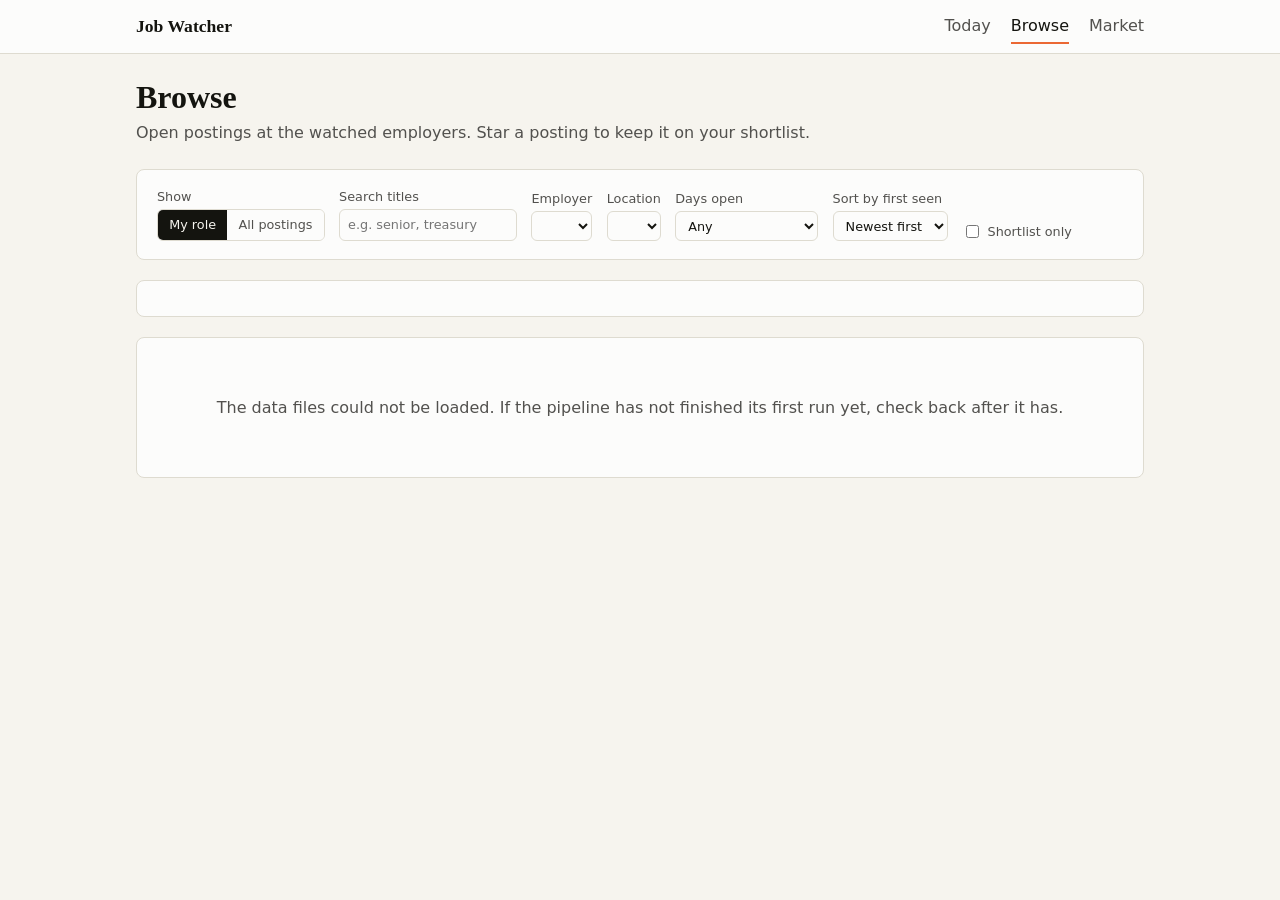
==== browse.html @ 09fbc18b "Add Today, Browse and Market pages Co-Authored-By: Claude Fable 5.2 <noreply@anthropic.com> Claude-S" ====
<!doctype html>
<html lang="en">
<head>
<meta charset="utf-8">
<meta name="viewport" content="width=device-width, initial-scale=1">
<title>Browse · Job Watcher</title>
<meta name="description" content="A daily watch on financial analyst and FP&amp;A openings.">
<meta name="theme-color" content="#14140f">
<link rel="manifest" href="manifest.webmanifest">
<link rel="icon" href="icons/icon-192.png">
<link rel="apple-touch-icon" href="icons/icon-192.png">
<link rel="stylesheet" href="style.css">
</head>
<body data-page="browse">
<main>
  <h1>Browse</h1>
  <p class="sub">Open postings at the watched employers. Star a posting to keep it on your shortlist.</p>
  <section class="card">
    <div class="filters">
      <label>Show
        <span class="switch" id="f-role" role="group" aria-label="Which postings">
          <button type="button" data-role="role" aria-pressed="true">My role</button>
          <button type="button" data-role="all" aria-pressed="false">All postings</button>
        </span>
      </label>
      <label>Search titles <input type="search" id="f-q" placeholder="e.g. senior, treasury"></label>
      <label>Employer <select id="f-employer"></select></label>
      <label>Location <select id="f-location"></select></label>
      <label>Days open
        <select id="f-days">
          <option value="">Any</option><option value="0-3">0 to 3 days</option><option value="4-7">4 to 7 days</option>
          <option value="8-14">8 to 14 days</option><option value="15+">15 days or more</option>
        </select>
      </label>
      <label>Sort by first seen
        <select id="f-sort"><option value="new">Newest first</option><option value="old">Oldest first</option></select>
      </label>
      <label style="display:flex;grid-auto-flow:column;align-items:center;gap:.35rem"><input type="checkbox" id="f-saved"> Shortlist only</label>
    </div>
  </section>
  <p class="muted small" id="count" aria-live="polite"></p>
  <section class="card" id="list"></section>
</main>
<script src="app.js"></script>
</body>
</html>
---- style.css ----
/* One set of fonts and colors for all three pages. */
:root {
  --page: #f6f4ee; --surface: #fcfcfb; --ink: #14140f; --ink-2: #52514e; --line: #dedbd0;
  --accent: #1c5cab; --series-1: #2a78d6; --series-2: #eb6834;
  --good: #0a7a0a; --bad: #c0302f; --star: #c98500;
  --serif: "Iowan Old Style", "Palatino Linotype", Palatino, Georgia, serif;
  --sans: system-ui, -apple-system, "Segoe UI", Roboto, Helvetica, Arial, sans-serif;
}
@media (prefers-color-scheme: dark) {
  :root {
    --page: #0f0f0e; --surface: #1a1a19; --ink: #f0efec; --ink-2: #c3c2b7; --line: #383835;
    --accent: #86b6ef; --series-1: #3987e5; --series-2: #d95926;
    --good: #3fbf3f; --bad: #e66767; --star: #eda100;
  }
}
* { box-sizing: border-box; }
body { margin: 0; background: var(--page); color: var(--ink); font: 16px/1.5 var(--sans); }
a { color: var(--accent); }
h1, h2, h3 { font-family: var(--serif); font-weight: 600; line-height: 1.2; text-wrap: balance; }
h1 { font-size: 2rem; margin: 0 0 .25rem; }
h2 { font-size: 1.35rem; margin: 0 0 .5rem; }
.sub { color: var(--ink-2); margin: 0 0 1.5rem; }
main { max-width: 1040px; margin: 0 auto; padding: 1.5rem 1rem 4rem; }

/* navigation bar (built by app.js on every page) */
.nav { background: var(--surface); border-bottom: 1px solid var(--line); position: sticky; top: 0; z-index: 5; }
.nav-in { max-width: 1040px; margin: 0 auto; padding: .6rem 1rem; display: flex; gap: 1.25rem; align-items: center; flex-wrap: wrap; }
.brand { font-family: var(--serif); font-weight: 700; font-size: 1.1rem; color: var(--ink); text-decoration: none; margin-right: auto; }
.nav a.tab { color: var(--ink-2); text-decoration: none; padding: .25rem 0; border-bottom: 2px solid transparent; }
.nav a.tab[aria-current="page"] { color: var(--ink); border-bottom-color: var(--series-2); }
.offline { display: none; font-size: .8rem; background: var(--series-2); color: #fff; padding: .1rem .5rem; border-radius: 99px; }
body.is-offline .offline { display: inline-block; }

.card { background: var(--surface); border: 1px solid var(--line); border-radius: 8px; padding: 1.1rem 1.25rem; margin-bottom: 1.25rem; }
.tiles { display: grid; grid-template-columns: repeat(auto-fit, minmax(170px, 1fr)); gap: .75rem; margin-bottom: 1.25rem; }
.tile { background: var(--surface); border: 1px solid var(--line); border-radius: 8px; padding: .9rem 1rem; }
.tile b { display: block; font: 600 2rem/1.1 var(--serif); font-variant-numeric: tabular-nums; }
.tile span { color: var(--ink-2); font-size: .9rem; }
.muted { color: var(--ink-2); }
.small { font-size: .875rem; }

table { border-collapse: collapse; width: 100%; font-size: .9rem; }
th, td { text-align: left; padding: .35rem .5rem; border-bottom: 1px solid var(--line); }
th { color: var(--ink-2); font-weight: 600; }
td.num, th.num { text-align: right; font-variant-numeric: tabular-nums; }
.ok { color: var(--good); font-weight: 600; } .fail { color: var(--bad); font-weight: 600; }
.sources { columns: 3 220px; column-gap: 1.5rem; list-style: none; padding: 0; margin: 0; font-size: .9rem; }
.sources li { break-inside: avoid; display: flex; gap: .5rem; padding: .15rem 0; }
.sources li span:nth-child(2) { margin-right: auto; }

/* posting lists */
.posts { list-style: none; margin: 0; padding: 0; }
.posts li { display: flex; gap: .75rem; align-items: baseline; padding: .55rem 0; border-bottom: 1px solid var(--line); }
.posts li:last-child { border-bottom: 0; }
.posts .what { flex: 1; min-width: 0; }
.posts .title { font-weight: 600; }
.posts .meta { color: var(--ink-2); font-size: .875rem; }
.posts .apply { white-space: nowrap; font-size: .9rem; }
.pill { font-size: .72rem; border: 1px solid var(--series-2); color: var(--ink); border-radius: 99px; padding: 0 .45rem; margin-left: .4rem; white-space: nowrap; }
.star { background: none; border: 0; font-size: 1.25rem; line-height: 1; cursor: pointer; color: var(--line); padding: 0 .1rem; }
.star[aria-pressed="true"] { color: var(--star); }
.star:focus-visible, button:focus-visible, select:focus-visible, input:focus-visible, a:focus-visible { outline: 2px solid var(--accent); outline-offset: 2px; }

/* filters */
.filters { display: flex; flex-wrap: wrap; gap: .6rem .9rem; align-items: end; }
.filters label { display: grid; gap: .15rem; font-size: .8rem; color: var(--ink-2); }
.filters select, .filters input[type=search] { font: inherit; padding: .35rem .5rem; border: 1px solid var(--line); border-radius: 6px; background: var(--surface); color: var(--ink); max-width: 15rem; }
.switch { display: inline-flex; border: 1px solid var(--line); border-radius: 6px; overflow: hidden; }
.switch button { font: inherit; border: 0; background: var(--surface); color: var(--ink-2); padding: .35rem .7rem; cursor: pointer; }
.switch button[aria-pressed="true"] { background: var(--ink); color: var(--page); }
.btn { font: inherit; border: 1px solid var(--line); background: var(--surface); color: var(--ink); border-radius: 6px; padding: .4rem .8rem; cursor: pointer; }

/* charts */
.chart { position: relative; margin-top: .75rem; }
.chart svg { display: block; width: 100%; height: auto; overflow: visible; }
.chart text { fill: var(--ink-2); font: 11px var(--sans); }
.chart .val { fill: var(--ink); font-variant-numeric: tabular-nums; }
.chart .grid { stroke: var(--line); stroke-width: 1; }
.chart .bar { transition: opacity .1s; }
.chart .hit { fill: transparent; }
.chart .hit:hover + .bar, .chart g:hover > .bar { opacity: .75; }
.chart-title { font-size: .85rem; font-weight: 600; color: var(--ink-2); margin: 1rem 0 0; }
.tip { position: absolute; pointer-events: none; background: var(--ink); color: var(--page); font-size: .8rem; padding: .25rem .5rem; border-radius: 4px; white-space: nowrap; transform: translate(-50%, -130%); display: none; z-index: 2; }
details.data { margin-top: .5rem; font-size: .85rem; }
details.data summary { cursor: pointer; color: var(--ink-2); }
.empty { color: var(--ink-2); padding: 1.5rem 0; text-align: center; }
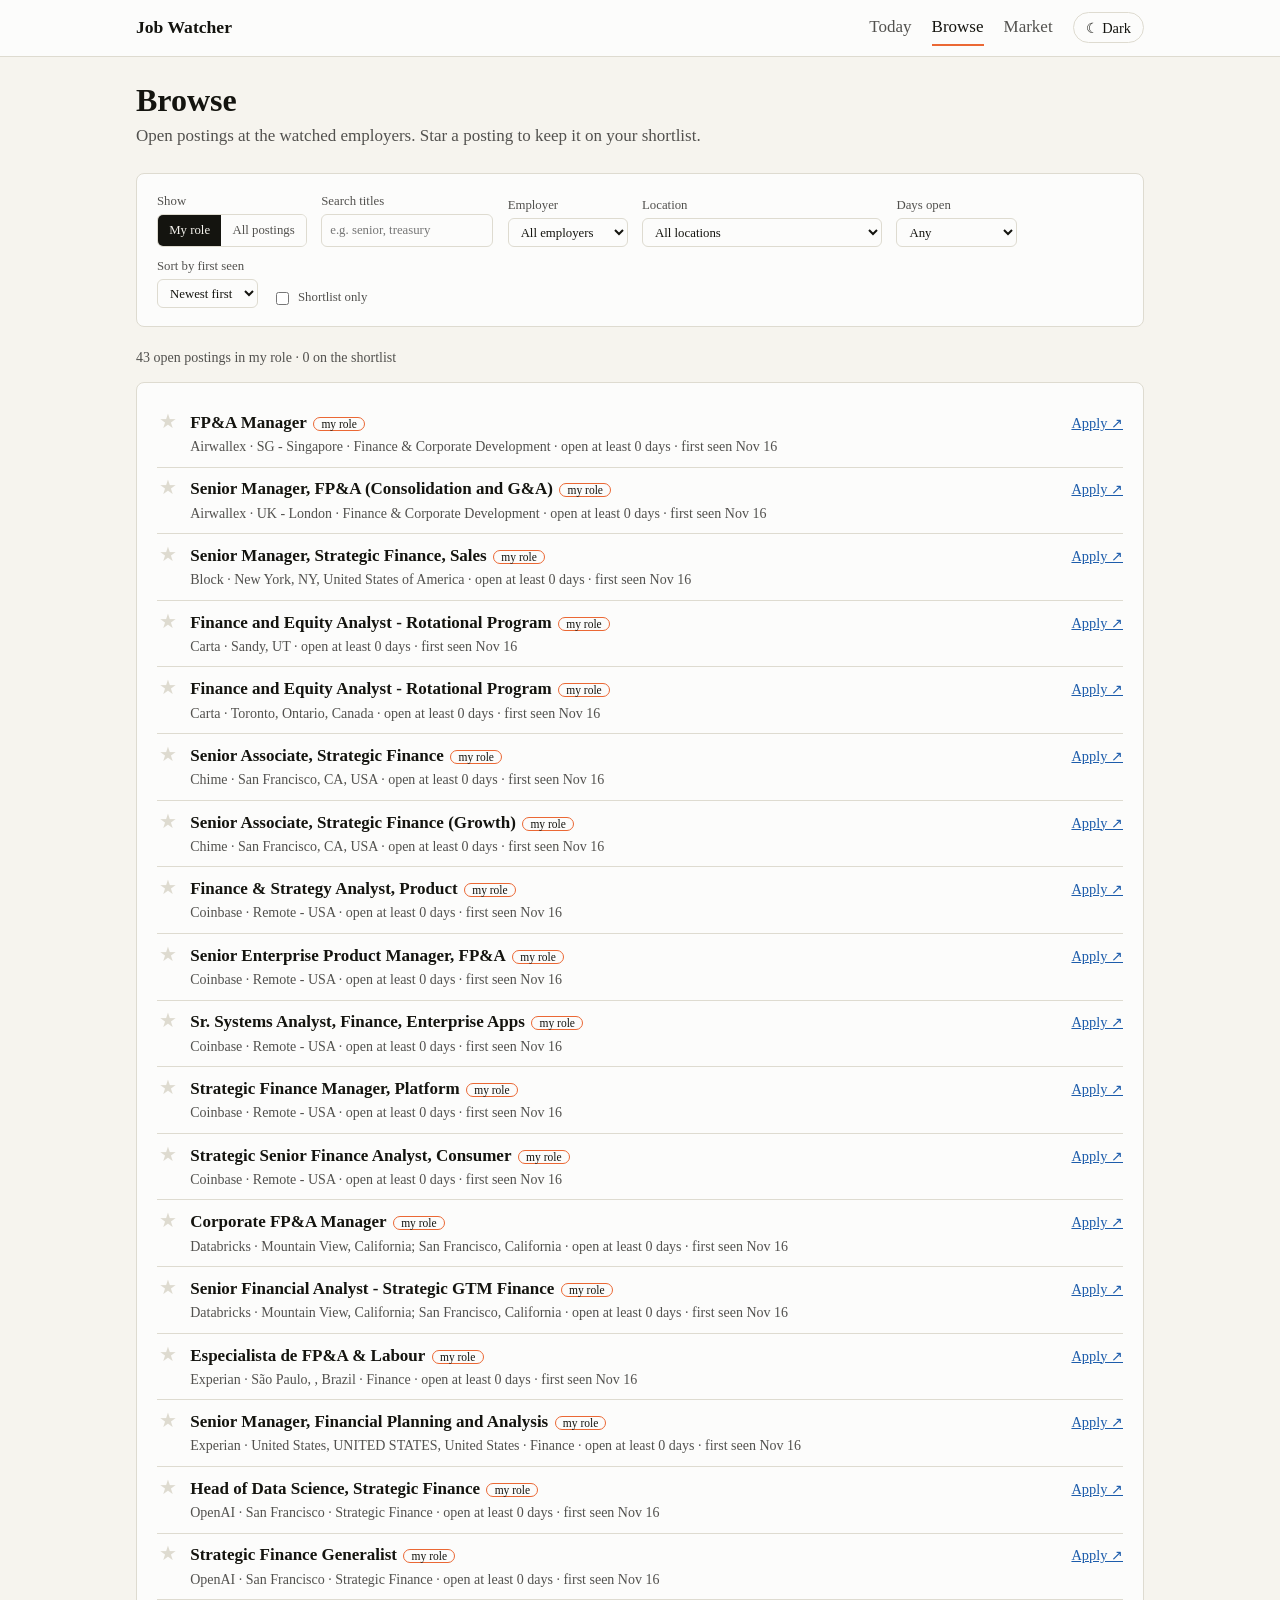
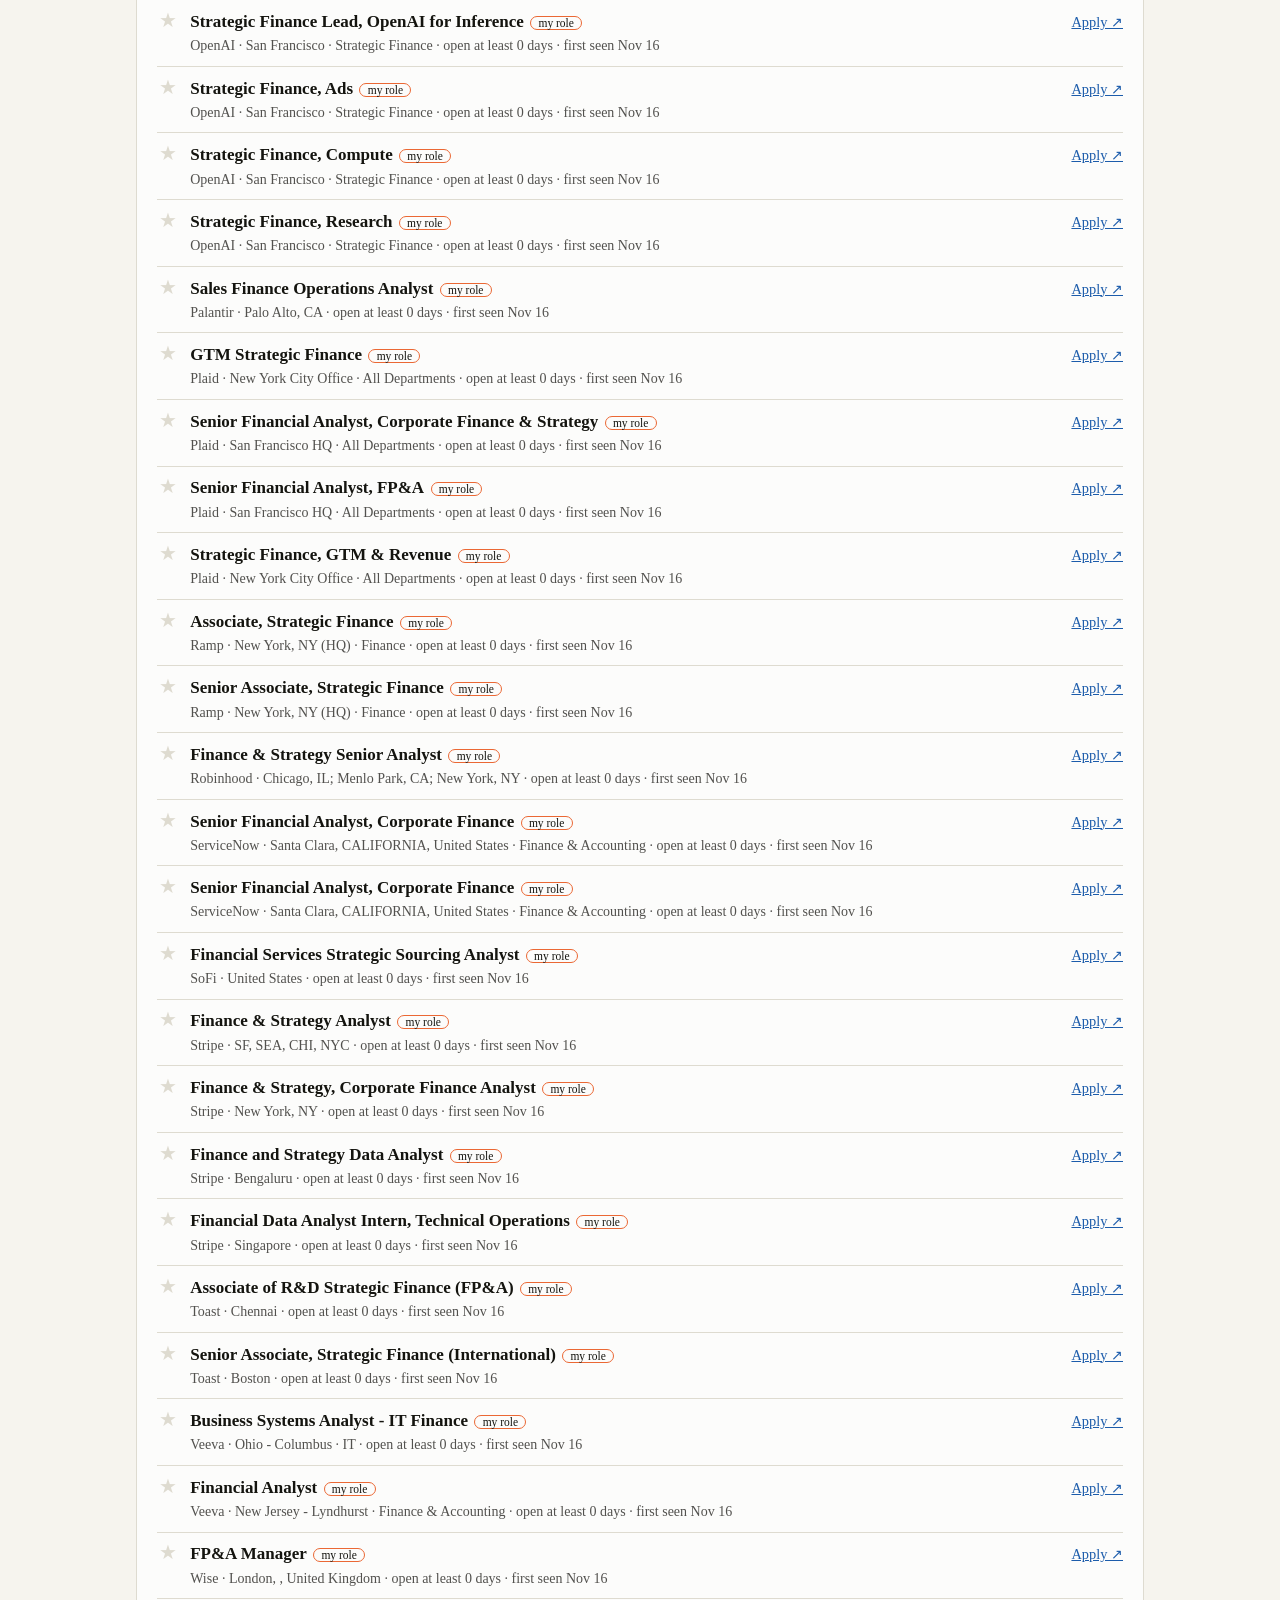
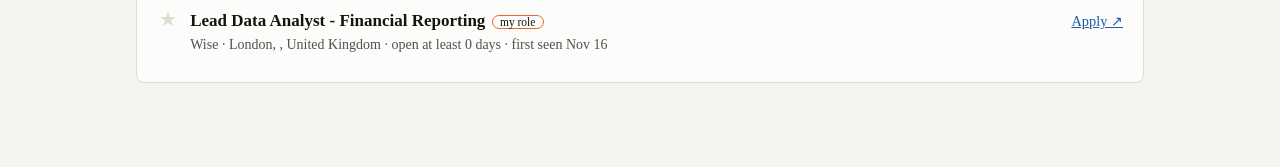
==== commit 6ee9d88c: "Add light/dark theme switch and serif fonts Co-Authored-By: Claude Fable 5.2 <noreply@anthropic.com>" ====
--- a/browse.html
+++ b/browse.html
@@ -10,6 +10,7 @@
 <link rel="icon" href="icons/icon-192.png">
 <link rel="apple-touch-icon" href="icons/icon-192.png">
 <link rel="stylesheet" href="style.css">
+<script>try { var t = localStorage.getItem("job-watcher-theme"); if (t) document.documentElement.dataset.theme = t; } catch (e) {}</script>
 </head>
 <body data-page="browse">
 <main>
--- a/style.css
+++ b/style.css
@@ -1,22 +1,32 @@
 /* One set of fonts and colors for all three pages. */
+/* Light theme (the default). */
 :root {
   --page: #f6f4ee; --surface: #fcfcfb; --ink: #14140f; --ink-2: #52514e; --line: #dedbd0;
   --accent: #1c5cab; --series-1: #2a78d6; --series-2: #eb6834;
   --good: #0a7a0a; --bad: #c0302f; --star: #c98500;
-  --serif: "Iowan Old Style", "Palatino Linotype", Palatino, Georgia, serif;
-  --sans: system-ui, -apple-system, "Segoe UI", Roboto, Helvetica, Arial, sans-serif;
+  --serif: Georgia, "Times New Roman", Times, serif;
+  color-scheme: light;
 }
+/* Dark theme: chosen with the button in the navigation bar ... */
+:root[data-theme="dark"] {
+  --page: #0f0f0e; --surface: #1a1a19; --ink: #f0efec; --ink-2: #c3c2b7; --line: #383835;
+  --accent: #86b6ef; --series-1: #3987e5; --series-2: #d95926;
+  --good: #3fbf3f; --bad: #e66767; --star: #eda100;
+  color-scheme: dark;
+}
+/* ... or taken from the device's setting until a choice has been made. */
 @media (prefers-color-scheme: dark) {
-  :root {
+  :root:not([data-theme="light"]) {
     --page: #0f0f0e; --surface: #1a1a19; --ink: #f0efec; --ink-2: #c3c2b7; --line: #383835;
     --accent: #86b6ef; --series-1: #3987e5; --series-2: #d95926;
     --good: #3fbf3f; --bad: #e66767; --star: #eda100;
+    color-scheme: dark;
   }
 }
 * { box-sizing: border-box; }
-body { margin: 0; background: var(--page); color: var(--ink); font: 16px/1.5 var(--sans); }
+body { margin: 0; background: var(--page); color: var(--ink); font: 17px/1.55 var(--serif); }
 a { color: var(--accent); }
-h1, h2, h3 { font-family: var(--serif); font-weight: 600; line-height: 1.2; text-wrap: balance; }
+h1, h2, h3 { font-family: var(--serif); font-weight: 700; line-height: 1.2; text-wrap: balance; }
 h1 { font-size: 2rem; margin: 0 0 .25rem; }
 h2 { font-size: 1.35rem; margin: 0 0 .5rem; }
 .sub { color: var(--ink-2); margin: 0 0 1.5rem; }
@@ -28,6 +38,7 @@
 .brand { font-family: var(--serif); font-weight: 700; font-size: 1.1rem; color: var(--ink); text-decoration: none; margin-right: auto; }
 .nav a.tab { color: var(--ink-2); text-decoration: none; padding: .25rem 0; border-bottom: 2px solid transparent; }
 .nav a.tab[aria-current="page"] { color: var(--ink); border-bottom-color: var(--series-2); }
+.theme { font: inherit; font-size: .9rem; border: 1px solid var(--line); background: var(--surface); color: var(--ink); border-radius: 99px; padding: .2rem .75rem; cursor: pointer; }
 .offline { display: none; font-size: .8rem; background: var(--series-2); color: #fff; padding: .1rem .5rem; border-radius: 99px; }
 body.is-offline .offline { display: inline-block; }
 
@@ -73,7 +84,7 @@
 /* charts */
 .chart { position: relative; margin-top: .75rem; }
 .chart svg { display: block; width: 100%; height: auto; overflow: visible; }
-.chart text { fill: var(--ink-2); font: 11px var(--sans); }
+.chart text { fill: var(--ink-2); font: 12px var(--serif); }
 .chart .val { fill: var(--ink); font-variant-numeric: tabular-nums; }
 .chart .grid { stroke: var(--line); stroke-width: 1; }
 .chart .bar { transition: opacity .1s; }
